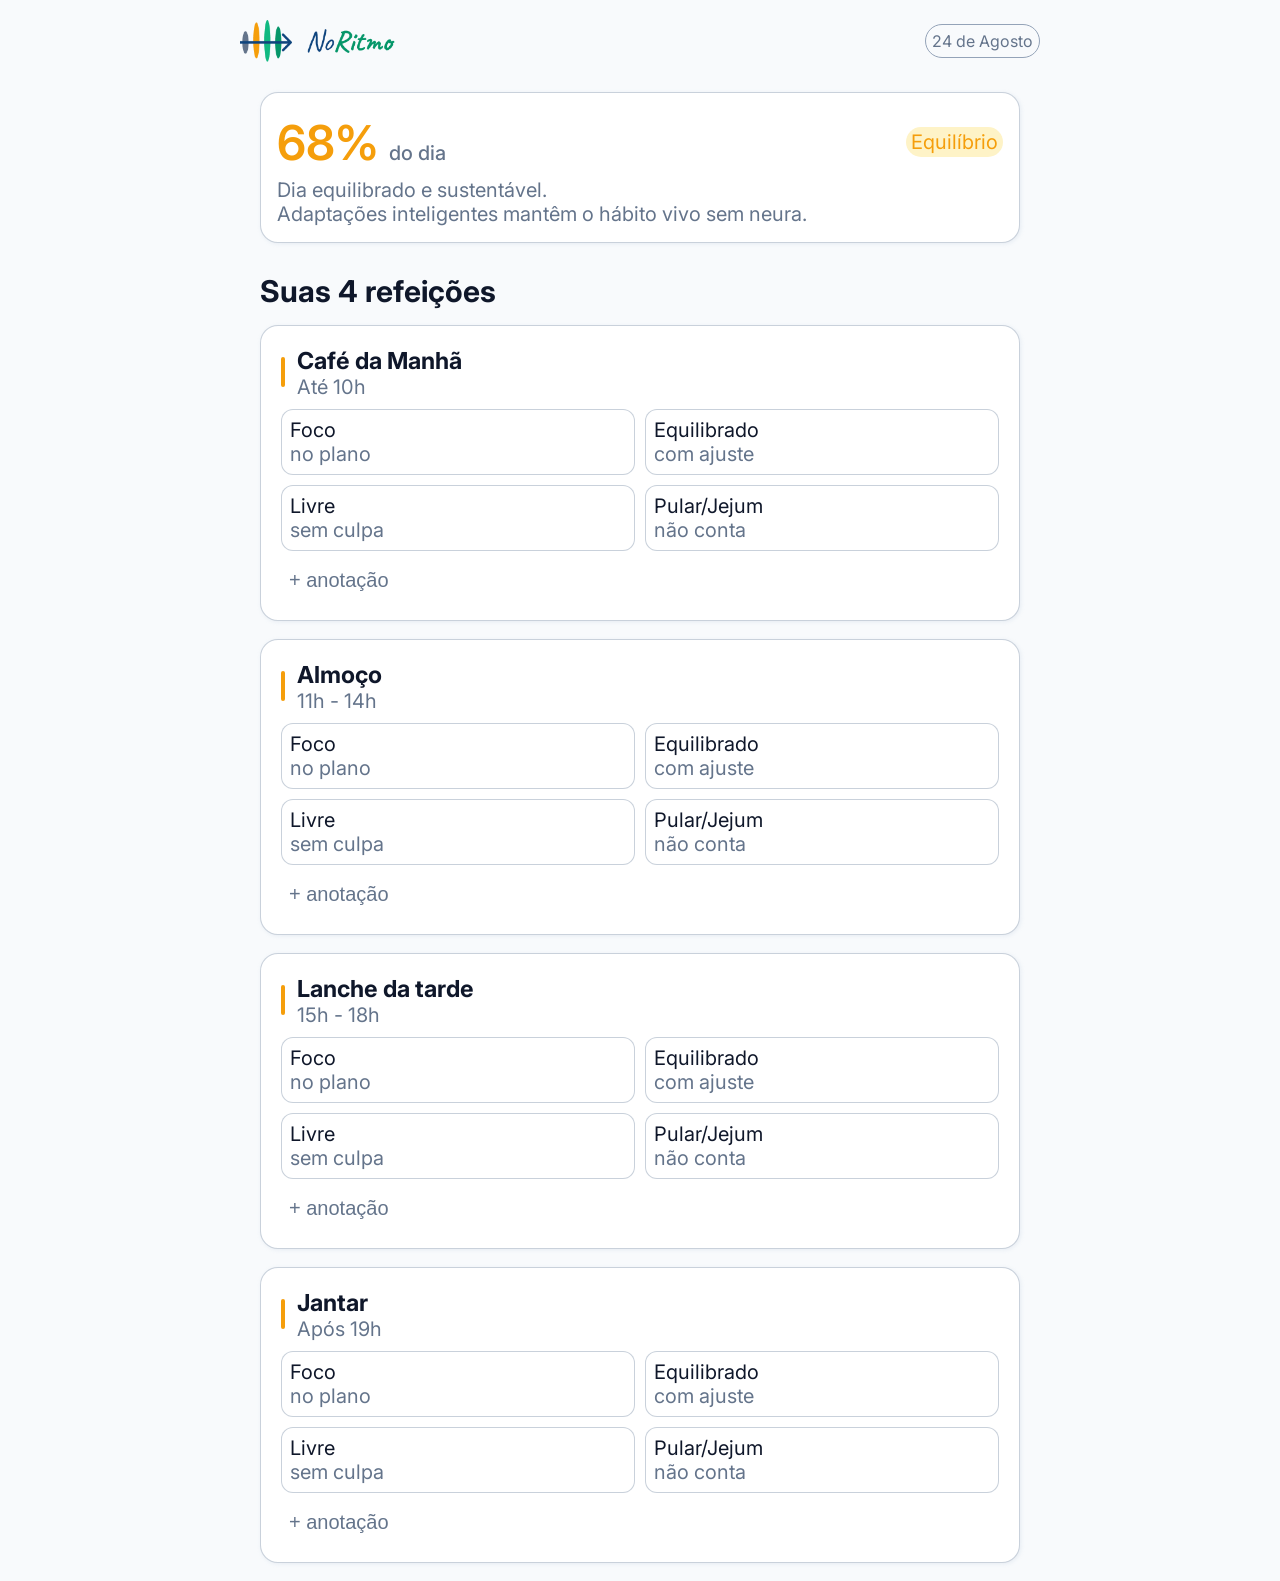
==== index.html @ 2b72ad64 "Adiciona frases dinamicas de acordo com score" ====
<!DOCTYPE html>
<html lang="pt-br">
<head>
    <meta charset="UTF-8">
    <meta name="viewport" content="width=device-width, initial-scale=1.0">
    <link rel="stylesheet" href="./src/css/style.css">
    <link rel="shortcut icon" href="./src/assets/img/favicon.ico" type="image/x-icon">
    <title>NoRitmo</title>
</head>
<body>
    <header class="section-header">
        <img src="./src/assets/img/logo.png" alt="">
        <span id="date">24 de Agosto</span>
    </header>
    <main>
        <section class="section_hero-score" data-status="balanced">
            <header class="header-hero-score">
                <p><span class="score-number">68%</span> do dia</p>
                <span class="score-status">Equilíbrio</span>
            </header>
            <p class="text-score">Dia equilibrado e sustentável.
                <br> Adaptações inteligentes mantêm o hábito vivo sem neura.</p>
            <!--Barra de progresso-->
        </section>

        <h2>Suas 4 refeições</h2>

        <section class="section_meals" id="meal-breakfast" data-status="balanced">
            <header class="header-meals">
                <div class="mini-bar-progress"></div>
                <div class="meal-text">
                    <h3>Café da Manhã</h3>
                    <p>Até 10h</p>
                </div>    
            </header>
            <form method="get" class="meal-status-section">
                    <label class="meal-status-card" for="status-focus-breakfast">
                        <input type="radio" name="meal-status-breakfast" id="status-focus-breakfast" class="meal-status-option" value="focus">
                        <div class="text-status">   
                            <p>Foco</p>
                            <span>no plano</span>
                        </div>
                    </label>
                    
                    <label for="status-balanced-breakfast" class="meal-status-card">
                        <input type="radio" name="meal-status-breakfast" id="status-balanced-breakfast" class="meal-status-option" value="balanced">
                        <div class="text-status">   
                            <p>Equilibrado</p>
                            <span>com ajuste</span>
                        </div>
                    </label>

                    <label for="status-free-breakfast" class="meal-status-card">
                        <input type="radio" name="meal-status-breakfast" id="status-free-breakfast" class="meal-status-option" value="free">
                        <div class="text-status">   
                            <p>Livre</p>
                            <span>sem culpa</span>
                        </div>
                    </label>

                    <label for="status-skip-breakfast" class="meal-status-card">
                        <input type="radio" name="meal-status-breakfast" id="status-skip-breakfast" class="meal-status-option" value="skip">
                        <div class="text-status">   
                            <p>Pular/Jejum</p>
                            <span>não conta</span>
                        </div>
                    </label> 
                </form>
                <div class="footer-meals-card">
                        <button class="btn breakfast"> + anotação </button>
                        <input type="text" placeholder="Ex: Ovos com café" class="notes-meals breakfast">
                    </div>
        </section>

        <section class="section_meals" id="meal-lunch" data-status="balanced">
            <header class="header-meals">
                <div class="mini-bar-progress"></div>
                <div class="meal-text">
                    <h3>Almoço</h3>
                    <p>11h - 14h</p>
                </div>    
            </header>
            <form method="get" class="meal-status-section">
                    <label class="meal-status-card" for="status-focus-lunch">
                        <input type="radio" name="meal-status-lunch" id="status-focus-lunch" class="meal-status-option" value="focus">
                        <div class="text-status">   
                            <p>Foco</p>
                            <span>no plano</span>
                        </div>
                    </label>
                    
                    <label for="status-balanced-lunch" class="meal-status-card">
                        <input type="radio" name="meal-status-lunch" id="status-balanced-lunch" class="meal-status-option" value="balanced">
                        <div class="text-status">   
                            <p>Equilibrado</p>
                            <span>com ajuste</span>
                        </div>
                    </label>

                    <label for="status-free-lunch" class="meal-status-card">
                        <input type="radio" name="meal-status-lunch" id="status-free-lunch" class="meal-status-option" value="free">
                        <div class="text-status">   
                            <p>Livre</p>
                            <span>sem culpa</span>
                        </div>
                    </label>

                    <label for="status-skip-lunch" class="meal-status-card">
                        <input type="radio" name="meal-status-lunch" id="status-skip-lunch" class="meal-status-option" value="skip">
                        <div class="text-status">   
                            <p>Pular/Jejum</p>
                            <span>não conta</span>
                        </div>
                    </label> 
                </form>
                <div class="footer-meals-card">
                        <button class="btn lunch"> + anotação </button>
                        <input type="text" placeholder="Ex: Arroz, feijão, frango grelhado" class="notes-meals lunch">
                    </div>
        </section>

        <section class="section_meals" id="meal-snack" data-status="balanced">
            <header class="header-meals">
                <div class="mini-bar-progress"></div>
                <div class="meal-text">
                    <h3>Lanche da tarde</h3>
                    <p>15h - 18h</p>
                </div>    
            </header>
            <form method="get" class="meal-status-section">
                    <label class="meal-status-card" for="status-focus-snack">
                        <input type="radio" name="meal-status-snack" id="status-focus-snack" class="meal-status-option" value="focus">
                        <div class="text-status">   
                            <p>Foco</p>
                            <span>no plano</span>
                        </div>
                    </label>
                    
                    <label for="status-balanced-snack" class="meal-status-card">
                        <input type="radio" name="meal-status-snack" id="status-balanced-snack" class="meal-status-option" value="balanced">
                        <div class="text-status">   
                            <p>Equilibrado</p>
                            <span>com ajuste</span>
                        </div>
                    </label>

                    <label for="status-free-snack" class="meal-status-card">
                        <input type="radio" name="meal-status-snack" id="status-free-snack" class="meal-status-option" value="free">
                        <div class="text-status">   
                            <p>Livre</p>
                            <span>sem culpa</span>
                        </div>
                    </label>

                    <label for="status-skip-snack" class="meal-status-card">
                        <input type="radio" name="meal-status-snack" id="status-skip-snack" class="meal-status-option" value="skip">
                        <div class="text-status">   
                            <p>Pular/Jejum</p>
                            <span>não conta</span>
                        </div>
                    </label> 
                </form>
                <div class="footer-meals-card">
                        <button class="btn snack"> + anotação </button>
                        <input type="text" placeholder="Ex: Crepioca com frango" class="notes-meals snack">
                    </div>
        </section>
        
        <section class="section_meals" id="meal-dinner" data-status="balanced">
            <header class="header-meals">
                <div class="mini-bar-progress"></div>
                <div class="meal-text">
                    <h3>Jantar</h3>
                    <p>Após 19h</p>
                </div>    
            </header>
            <form method="get" class="meal-status-section">
                    <label class="meal-status-card" for="status-focus-dinner">
                        <input type="radio" name="meal-status-dinner" id="status-focus-dinner" class="meal-status-option" value="focus">
                        <div class="text-status">   
                            <p>Foco</p>
                            <span>no plano</span>
                        </div>
                    </label>
                    
                    <label for="status-balanced-dinner" class="meal-status-card">
                        <input type="radio" name="meal-status-dinner" id="status-balanced-dinner" class="meal-status-option" value="balanced">
                        <div class="text-status">   
                            <p>Equilibrado</p>
                            <span>com ajuste</span>
                        </div>
                    </label>

                    <label for="status-free-dinner" class="meal-status-card">
                        <input type="radio" name="meal-status-dinner" id="status-free-dinner" class="meal-status-option" value="free">
                        <div class="text-status">   
                            <p>Livre</p>
                            <span>sem culpa</span>
                        </div>
                    </label>

                    <label for="status-skip-dinner" class="meal-status-card">
                        <input type="radio" name="meal-status-dinner" id="status-skip-dinner" class="meal-status-option" value="skip">
                        <div class="text-status">   
                            <p>Pular/Jejum</p>
                            <span>não conta</span>
                        </div>
                    </label> 
                </form>
                <div class="footer-meals-card">
                        <button class="btn dinner"> + anotação </button>
                        <input type="text" placeholder="Ex: Bowl de salada" class="notes-meals dinner">
                    </div>
        </section>
    </main>
    <!--<script type="module" src="./src/scripts/main.js"></script>-->
    <script src="src/scripts/modules/score.js"></script>
</body>
</html>
---- src/css/style.css ----
@import url(./global.css);
@import url(./header.css);
@import url(./score.css);
@import url(./meals.css);
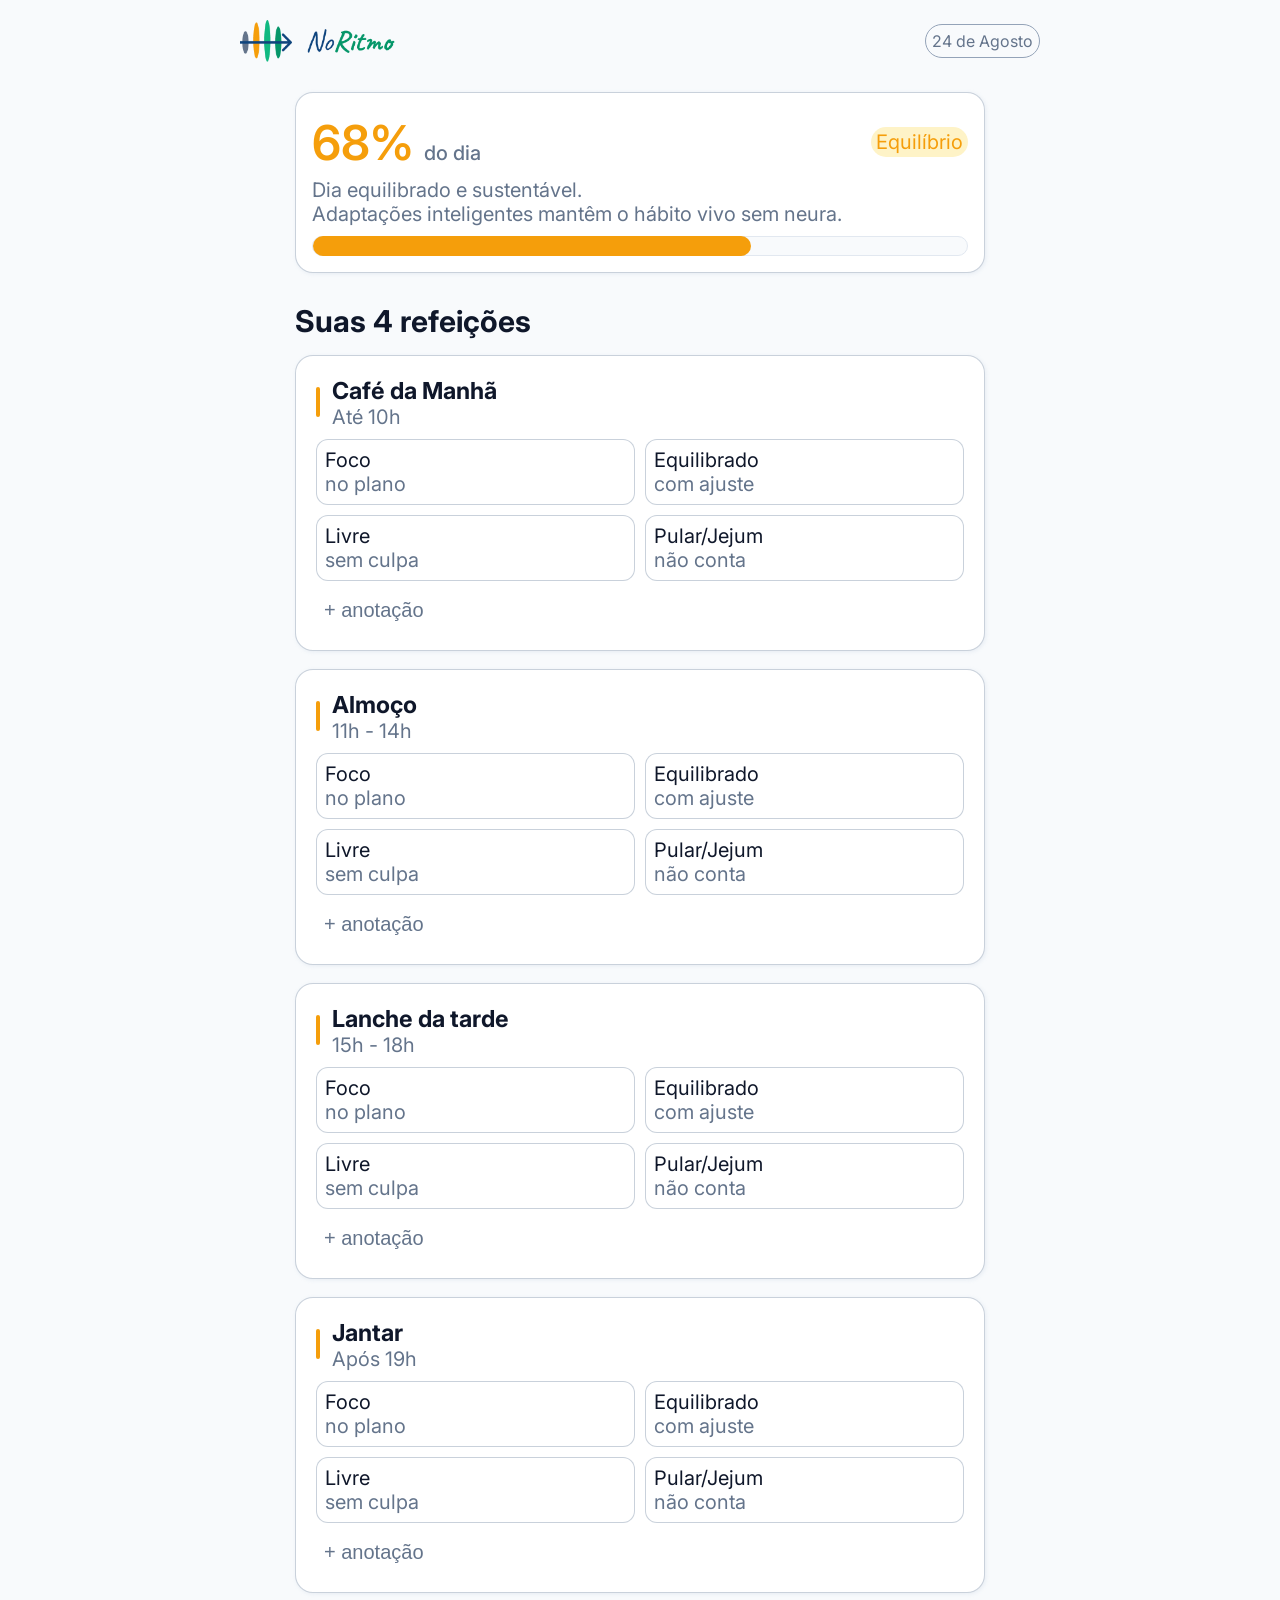
==== commit bc47e1fa: "Finaliza criando a barra de progresso" ====
--- a/index.html
+++ b/index.html
@@ -20,7 +20,9 @@
             </header>
             <p class="text-score">Dia equilibrado e sustentável.
                 <br> Adaptações inteligentes mantêm o hábito vivo sem neura.</p>
-            <!--Barra de progresso-->
+            <div class="barra-progresso">
+                <div class="progresso"></div>
+            </div>
         </section>
 
         <h2>Suas 4 refeições</h2>
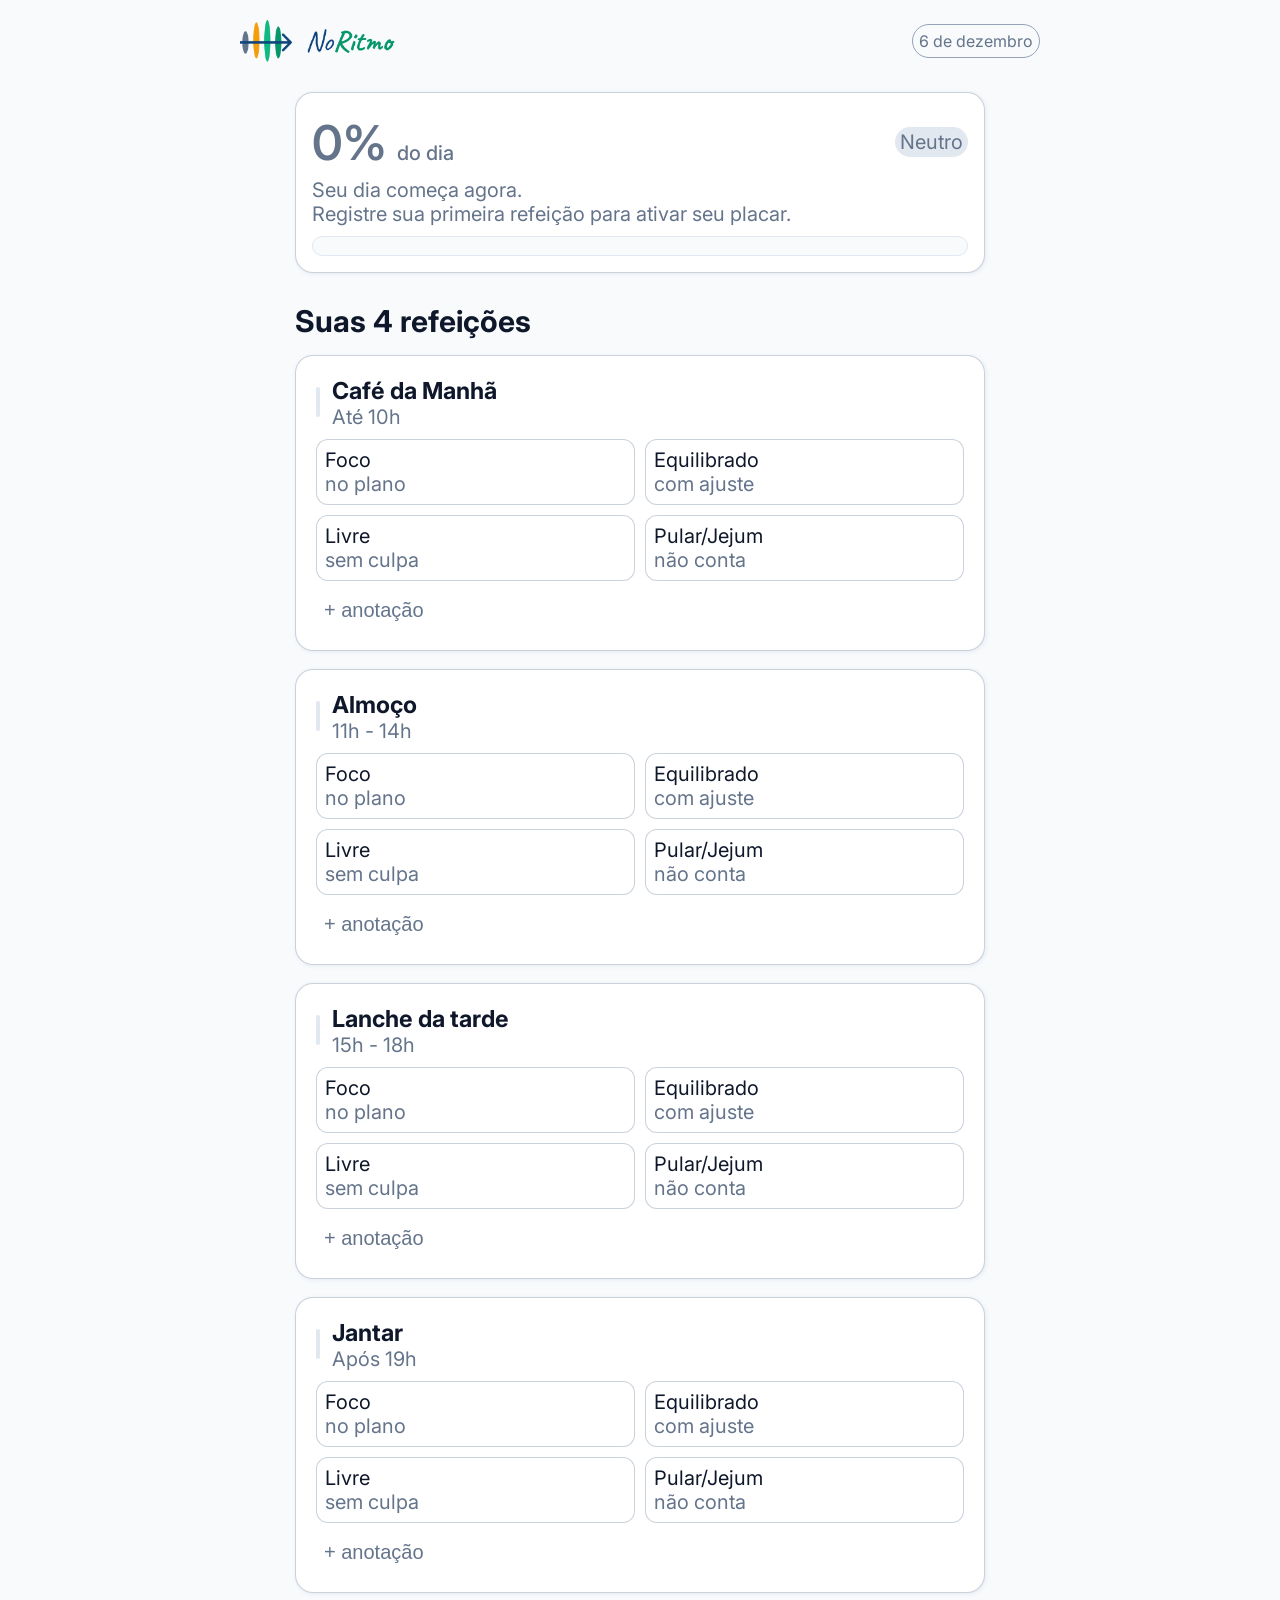
==== commit 3b949bca: "Exporta funcao" ====
--- a/index.html
+++ b/index.html
@@ -13,13 +13,12 @@
         <span id="date">24 de Agosto</span>
     </header>
     <main>
-        <section class="section_hero-score" data-status="balanced">
+        <section class="section_hero-score" >
             <header class="header-hero-score">
-                <p><span class="score-number">68%</span> do dia</p>
-                <span class="score-status">Equilíbrio</span>
-            </header>
-            <p class="text-score">Dia equilibrado e sustentável.
-                <br> Adaptações inteligentes mantêm o hábito vivo sem neura.</p>
+                <p><span class="score-number">0%</span> do dia</p>
+                <span class="score-status">Neutro</span>
+            </header>
+            <p class="text-score">Seu dia começa agora. <br> Registre sua primeira refeição para ativar seu placar.</p>
             <div class="barra-progresso">
                 <div class="progresso"></div>
             </div>
@@ -27,7 +26,7 @@
 
         <h2>Suas 4 refeições</h2>
 
-        <section class="section_meals" id="meal-breakfast" data-status="balanced">
+        <section class="section_meals" id="meal-breakfast">
             <header class="header-meals">
                 <div class="mini-bar-progress"></div>
                 <div class="meal-text">
@@ -74,7 +73,7 @@
                     </div>
         </section>
 
-        <section class="section_meals" id="meal-lunch" data-status="balanced">
+        <section class="section_meals" id="meal-lunch" >
             <header class="header-meals">
                 <div class="mini-bar-progress"></div>
                 <div class="meal-text">
@@ -121,7 +120,7 @@
                     </div>
         </section>
 
-        <section class="section_meals" id="meal-snack" data-status="balanced">
+        <section class="section_meals" id="meal-snack">
             <header class="header-meals">
                 <div class="mini-bar-progress"></div>
                 <div class="meal-text">
@@ -168,7 +167,7 @@
                     </div>
         </section>
         
-        <section class="section_meals" id="meal-dinner" data-status="balanced">
+        <section class="section_meals" id="meal-dinner">
             <header class="header-meals">
                 <div class="mini-bar-progress"></div>
                 <div class="meal-text">
@@ -215,7 +214,6 @@
                     </div>
         </section>
     </main>
-    <!--<script type="module" src="./src/scripts/main.js"></script>-->
-    <script src="src/scripts/modules/score.js"></script>
+    <script type="module" src="./src/scripts/main.js"></script>
 </body>
 </html>
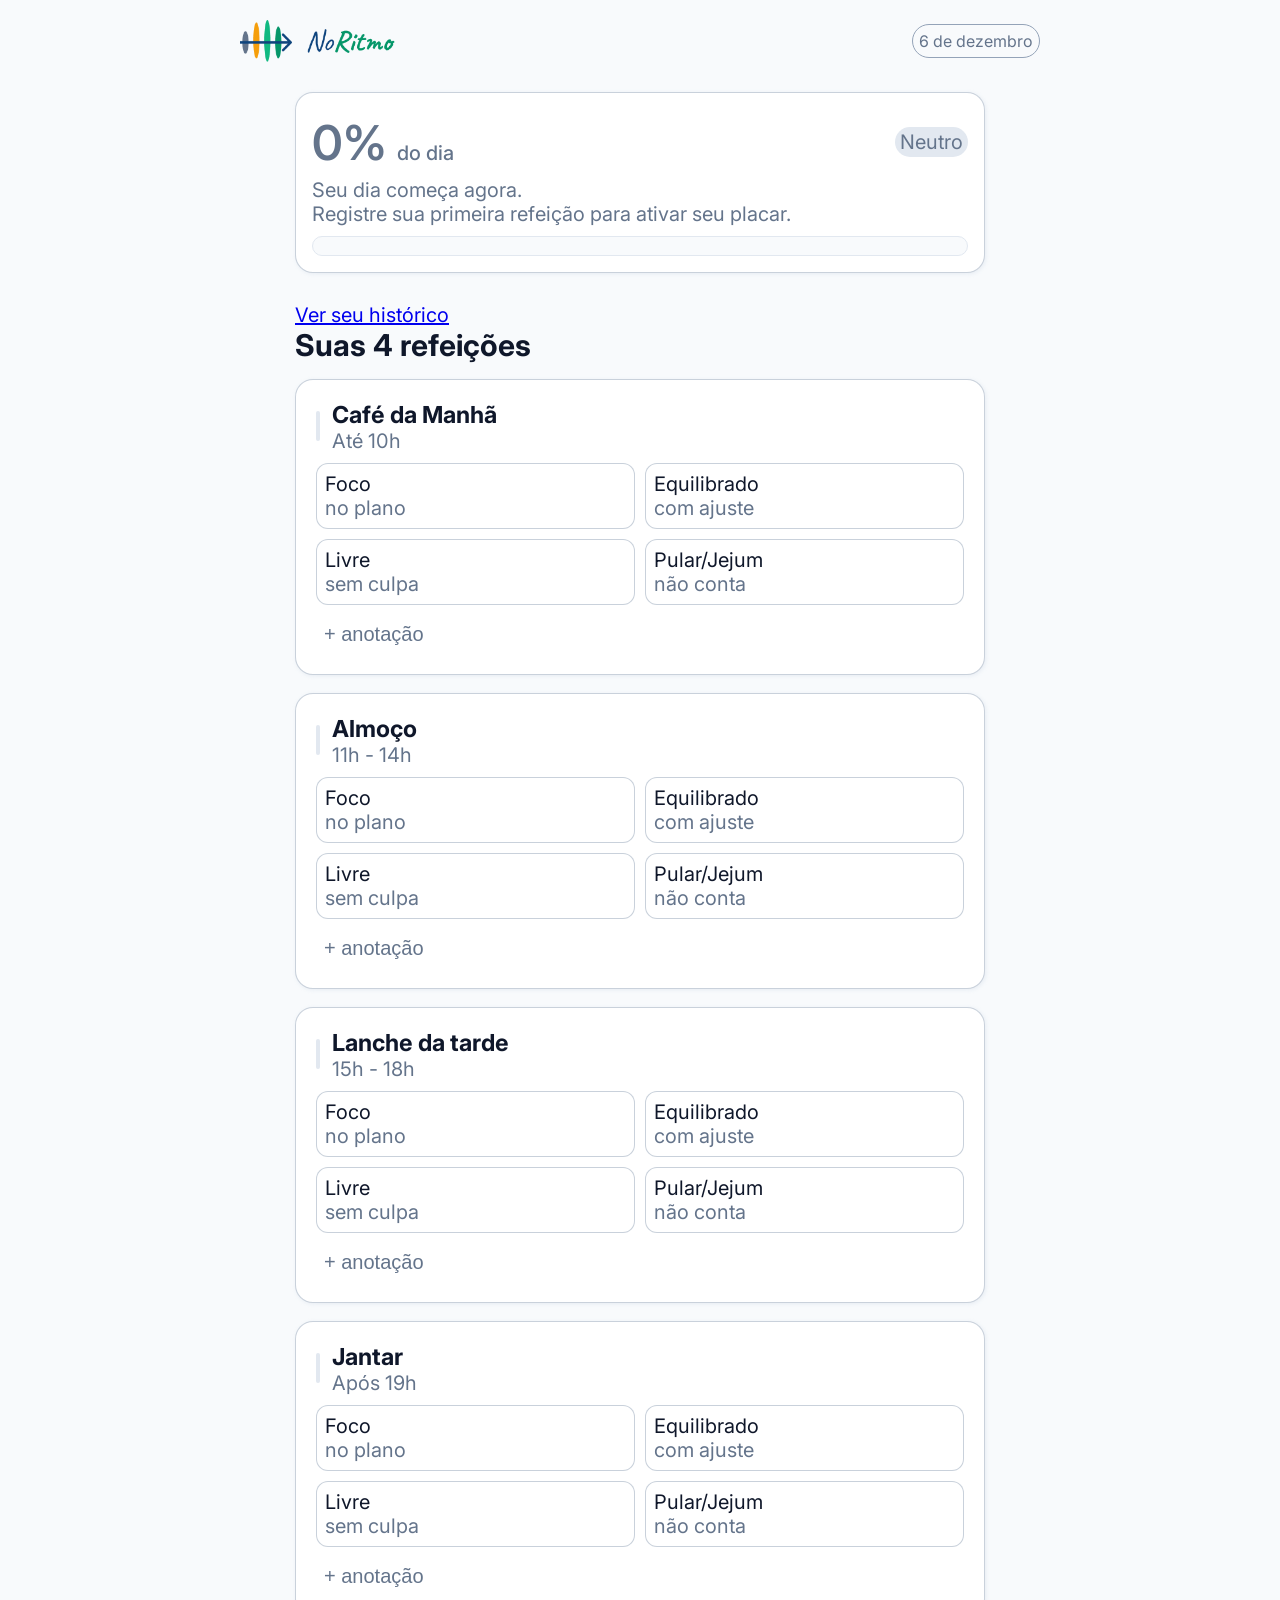
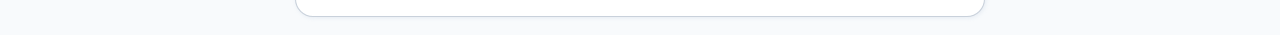
==== commit 07dce6ac: "Cria estrutura da pagina historico" ====
--- a/index.html
+++ b/index.html
@@ -13,7 +13,7 @@
         <span id="date">24 de Agosto</span>
     </header>
     <main>
-        <section class="section_hero-score" >
+        <section class="section_hero-score">
             <header class="header-hero-score">
                 <p><span class="score-number">0%</span> do dia</p>
                 <span class="score-status">Neutro</span>
@@ -23,10 +23,11 @@
                 <div class="progresso"></div>
             </div>
         </section>
+        <a href="./src/pages/historico.html"> Ver seu histórico</a>
 
         <h2>Suas 4 refeições</h2>
 
-        <section class="section_meals" id="meal-breakfast">
+        <section class="section_meals" id="meal-breakfast" data-refeicao="breakfast">
             <header class="header-meals">
                 <div class="mini-bar-progress"></div>
                 <div class="meal-text">
@@ -73,7 +74,7 @@
                     </div>
         </section>
 
-        <section class="section_meals" id="meal-lunch" >
+        <section class="section_meals" id="meal-lunch" data-refeicao="lunch">
             <header class="header-meals">
                 <div class="mini-bar-progress"></div>
                 <div class="meal-text">
@@ -120,7 +121,7 @@
                     </div>
         </section>
 
-        <section class="section_meals" id="meal-snack">
+        <section class="section_meals" id="meal-snack" data-refeicao="snack">
             <header class="header-meals">
                 <div class="mini-bar-progress"></div>
                 <div class="meal-text">
@@ -167,7 +168,7 @@
                     </div>
         </section>
         
-        <section class="section_meals" id="meal-dinner">
+        <section class="section_meals" id="meal-dinner" data-refeicao="dinner">
             <header class="header-meals">
                 <div class="mini-bar-progress"></div>
                 <div class="meal-text">
@@ -215,5 +216,6 @@
         </section>
     </main>
     <script type="module" src="./src/scripts/main.js"></script>
+    
 </body>
 </html>
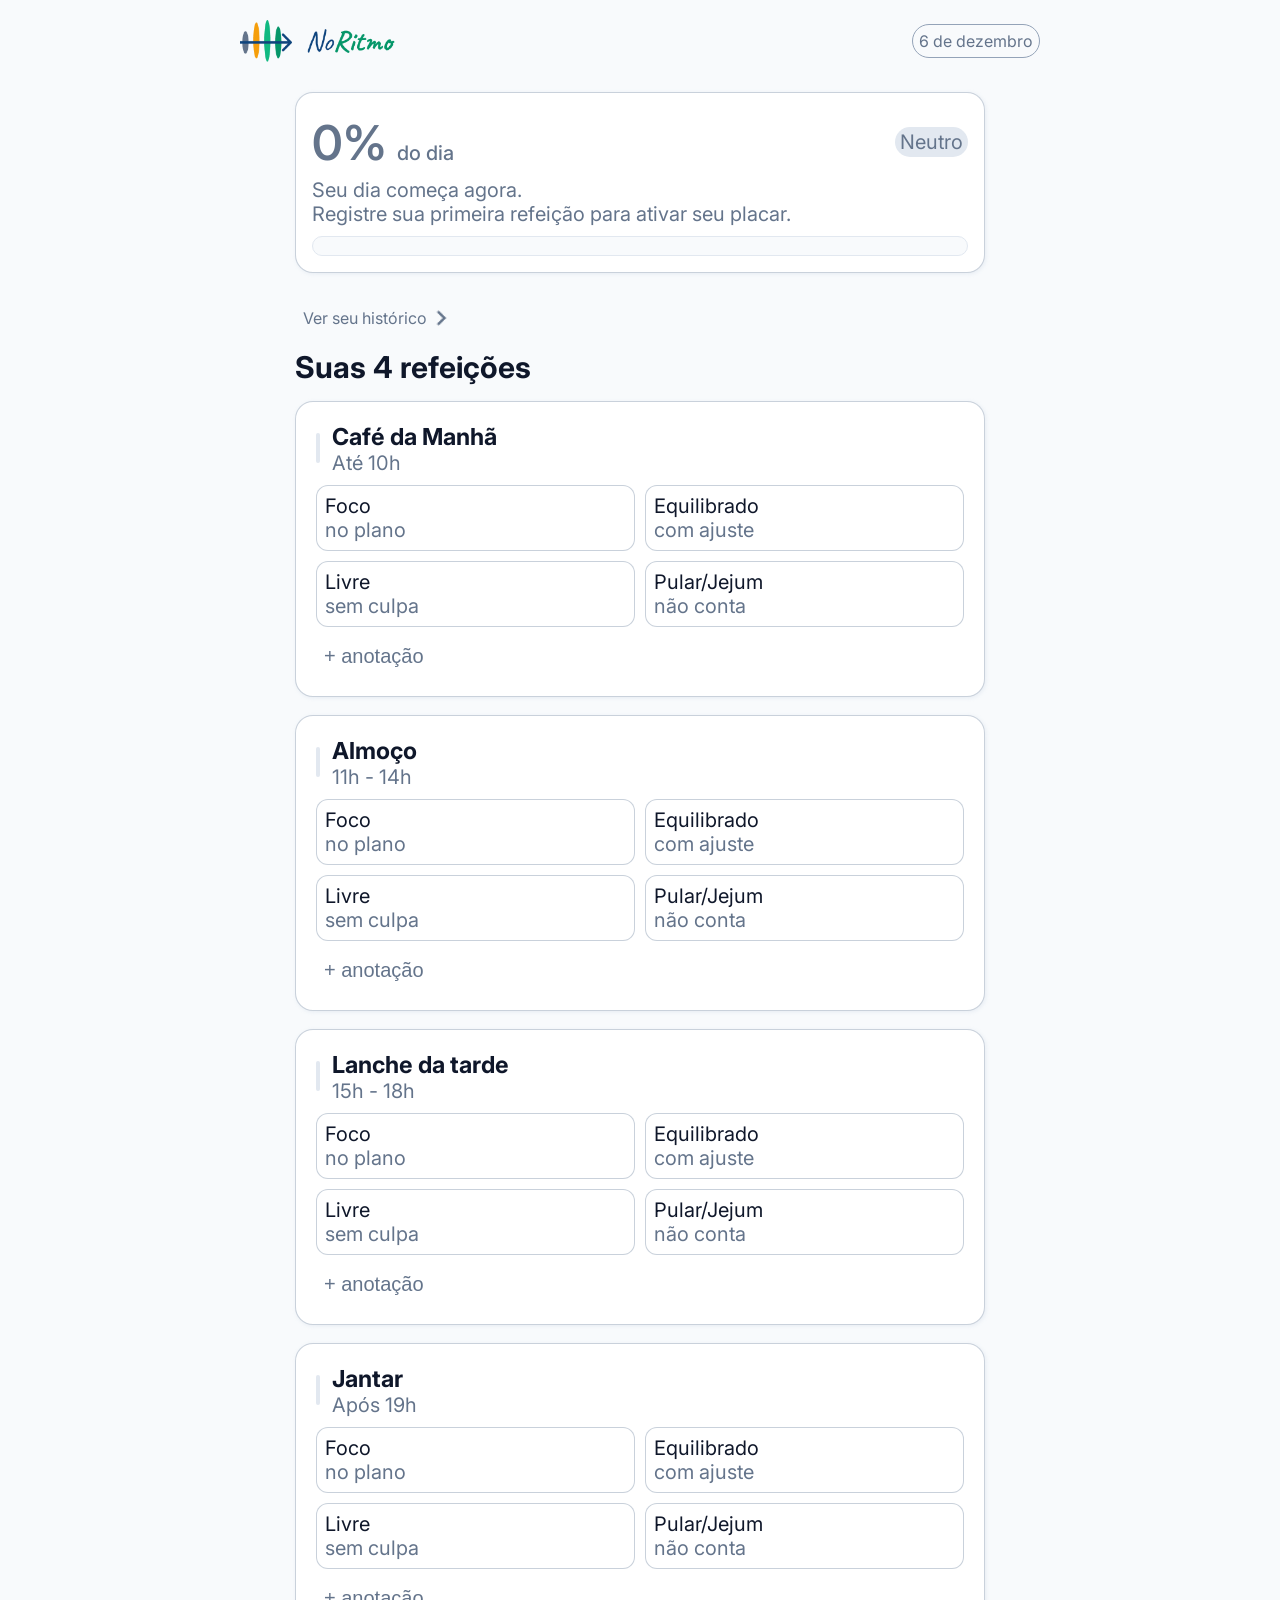
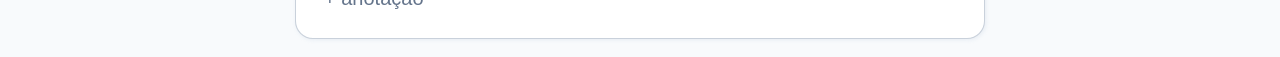
==== commit 0c044c33: "Adiciona estilo da pagina de historico" ====
--- a/index.html
+++ b/index.html
@@ -23,7 +23,9 @@
                 <div class="progresso"></div>
             </div>
         </section>
-        <a href="./src/pages/historico.html"> Ver seu histórico</a>
+        <a href="./src/pages/historico.html"  class="btn-navegar-pagina"> 
+            Ver seu histórico <img src="./src/assets/icon/icon-arrow-right.png" alt="">
+        </a>
 
         <h2>Suas 4 refeições</h2>
 
--- a/src/css/style.css
+++ b/src/css/style.css
@@ -1,4 +1,5 @@
 @import url(./global.css);
 @import url(./header.css);
 @import url(./score.css);
-@import url(./meals.css);+@import url(./meals.css);
+@import url(./historico.css)
